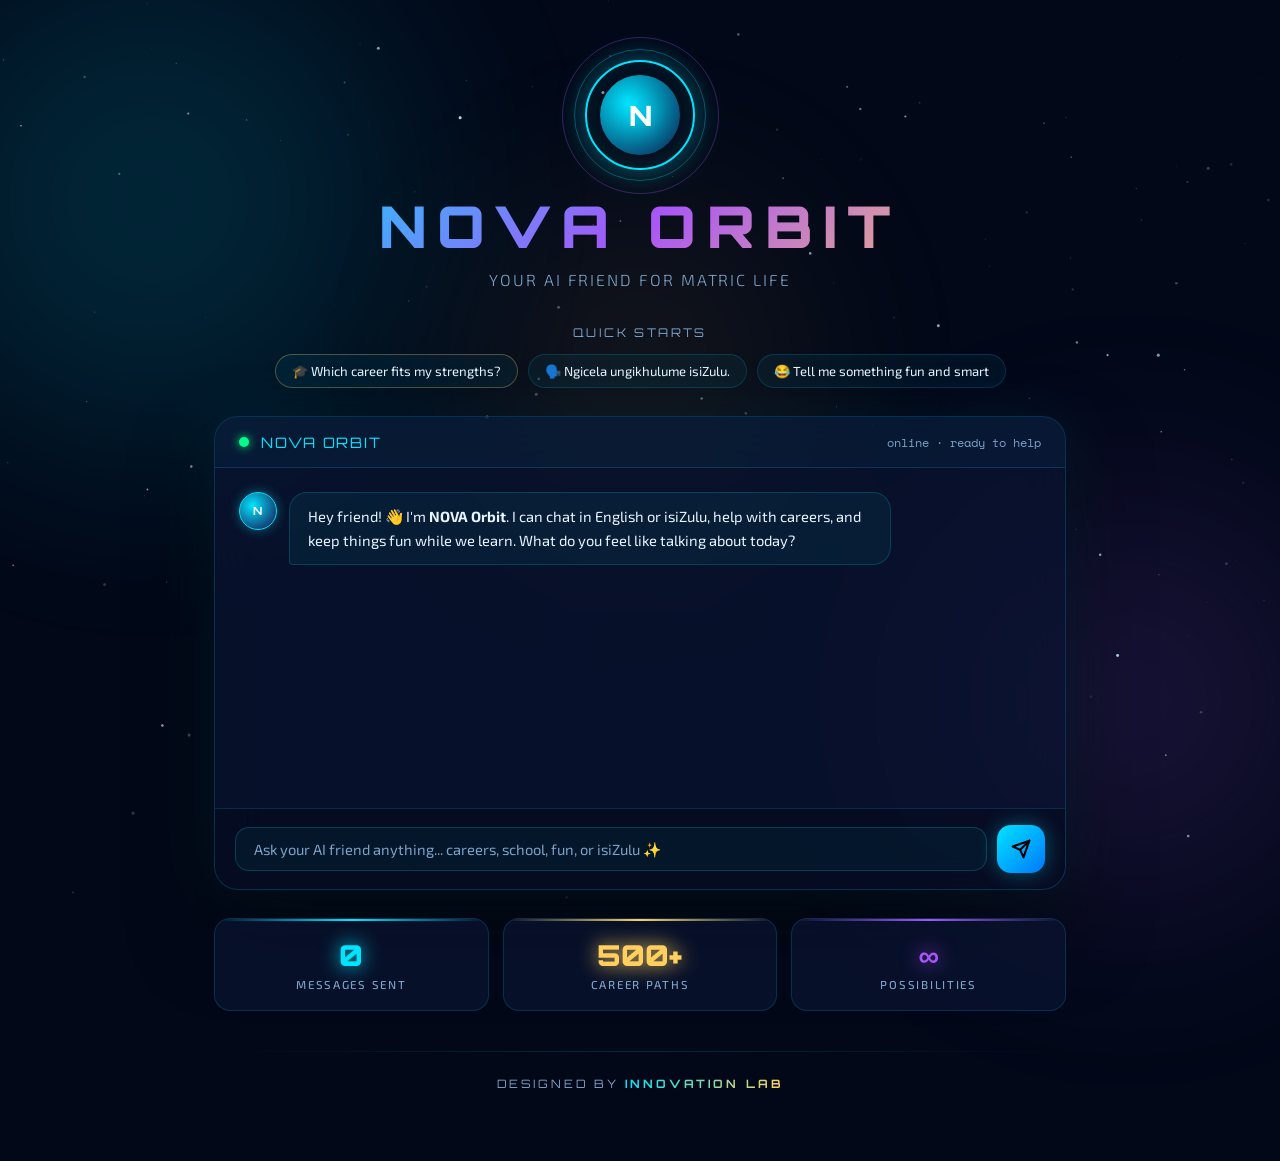
==== nova-ai-friend.html @ e4f7fb40 "project" ====
<!DOCTYPE html>
<html lang="en">
<head>
<meta charset="UTF-8" />
<meta name="viewport" content="width=device-width, initial-scale=1.0"/>
<title>NOVA Orbit – Your AI Matric Friend</title>
<link href="https://fonts.googleapis.com/css2?family=Orbitron:wght@400;600;700;900&family=Exo+2:wght@300;400;500;600&family=Space+Mono&display=swap" rel="stylesheet"/>
<link rel="stylesheet" href="styles.css" />
</head>
<body>

<!-- Nebula backgrounds -->
<div class="nebula nebula-1"></div>
<div class="nebula nebula-2"></div>
<div class="nebula nebula-3"></div>

<!-- Starfield canvas -->
<canvas id="stars-canvas"></canvas>

<div class="wrapper">

  <!-- ── HEADER ── -->
  <header>
    <div class="logo-ring">
      <div class="logo-inner">N</div>
    </div>
    <h1>NOVA ORBIT</h1>
    <p class="tagline">Your AI Friend for Matric Life</p>
  </header>

  <!-- ── PROMPT CHIPS ── -->
  <p class="chips-label">Quick starts</p>
  <div class="chips">
    <span class="chip career" onclick="sendChip(this.textContent)">🎓 Which career fits my strengths?</span>
    <span class="chip" onclick="sendChip(this.textContent)">🗣️ Ngicela ungikhulume isiZulu.</span>
    <span class="chip" onclick="sendChip(this.textContent)">😂 Tell me something fun and smart</span>
  </div>

  <!-- ── CHAT CARD ── -->
  <div class="chat-card">
    <!-- topbar -->
    <div class="chat-topbar">
      <div class="status-dot"></div>
      <span class="topbar-name">NOVA ORBIT</span>
      <span class="topbar-sub">online · ready to help</span>
    </div>

    <!-- messages -->
    <div id="chat-messages">
      <div class="msg">
        <div class="avatar avatar-nova">N</div>
        <div class="bubble bubble-nova">
          Hey friend! 👋 I'm <strong>NOVA Orbit</strong>. I can chat in English or isiZulu, help with careers, and keep things fun while we learn. What do you feel like talking about today?
        </div>
      </div>
    </div>

    <!-- input -->
    <div class="input-area">
      <textarea id="user-input" rows="1" placeholder="Ask your AI friend anything... careers, school, fun, or isiZulu ✨"
        onkeydown="if(event.key==='Enter'&&!event.shiftKey){event.preventDefault();sendMessage();}"></textarea>
      <button id="send-btn" onclick="sendMessage()" title="Send">
        <svg width="20" height="20" viewBox="0 0 24 24" fill="none" stroke="currentColor" stroke-width="2.5" stroke-linecap="round" stroke-linejoin="round">
          <line x1="22" y1="2" x2="11" y2="13"/><polygon points="22 2 15 22 11 13 2 9 22 2"/>
        </svg>
      </button>
    </div>
  </div>

  <!-- ── STATS ── -->
  <div class="stats-strip">
    <div class="stat-card" data-accent="cyan">
      <span class="stat-num" id="msg-count">0</span>
      <span class="stat-label">Messages Sent</span>
    </div>
    <div class="stat-card" data-accent="gold">
      <span class="stat-num">500+</span>
      <span class="stat-label">Career Paths</span>
    </div>
    <div class="stat-card" data-accent="violet">
      <span class="stat-num">∞</span>
      <span class="stat-label">Possibilities</span>
    </div>
  </div>

  <!-- ── FOOTER ── -->
  <footer>
    <div class="footer-line"></div>
    <p class="footer-brand">Designed by <strong>Innovation Lab</strong></p>
  </footer>

</div><!-- /wrapper -->

<script src="script.js"></script>
</body>
</html>
---- styles.css ----
:root {
  --bg: #020818;
  --surface: rgba(10,20,50,0.7);
  --glass: rgba(0,200,255,0.06);
  --border: rgba(0,200,255,0.18);
  --cyan: #00e5ff;
  --gold: #ffd060;
  --violet: #a855f7;
  --pink: #ff4da6;
  --text: #e8f4ff;
  --muted: #7ba3c8;
  --glow-cyan: 0 0 30px rgba(0,229,255,0.4);
  --glow-gold: 0 0 30px rgba(255,208,96,0.4);
}

* { margin:0; padding:0; box-sizing:border-box; }

body {
  background: var(--bg);
  color: var(--text);
  font-family: 'Exo 2', sans-serif;
  min-height: 100vh;
  overflow-x: hidden;
  position: relative;
}

/* ── Starfield ── */
#stars-canvas {
  position: fixed;
  inset: 0;
  z-index: 0;
  pointer-events: none;
}

/* ── Nebula blobs ── */
.nebula {
  position: fixed;
  border-radius: 50%;
  filter: blur(100px);
  opacity: 0.18;
  pointer-events: none;
  z-index: 0;
  animation: drift 18s ease-in-out infinite alternate;
}
.nebula-1 { width:600px;height:600px;background:radial-gradient(circle,#00e5ff,transparent);top:-100px;left:-150px; }
.nebula-2 { width:500px;height:500px;background:radial-gradient(circle,#a855f7,transparent);bottom:-50px;right:-100px;animation-delay:-9s; }
.nebula-3 { width:400px;height:400px;background:radial-gradient(circle,#ffd060,transparent);top:40%;left:50%;transform:translate(-50%,-50%);animation-delay:-4s;opacity:0.10; }

@keyframes drift {
  from { transform: translate(0,0) scale(1); }
  to   { transform: translate(40px,60px) scale(1.08); }
}

/* ── Layout ── */
.wrapper {
  position: relative;
  z-index: 1;
  max-width: 900px;
  margin: 0 auto;
  padding: 0 24px 60px;
}

/* ── Header ── */
header {
  text-align: center;
  padding: 60px 0 36px;
  animation: fadeDown 0.9s ease both;
}

.logo-ring {
  width: 110px; height: 110px;
  border-radius: 50%;
  border: 2px solid var(--cyan);
  display: flex; align-items: center; justify-content: center;
  margin: 0 auto 20px;
  position: relative;
  box-shadow: var(--glow-cyan), inset 0 0 30px rgba(0,229,255,0.12);
  animation: spin-slow 12s linear infinite;
}
.logo-ring::before, .logo-ring::after {
  content:'';
  position:absolute;
  border-radius:50%;
  border: 1px solid rgba(0,229,255,0.3);
}
.logo-ring::before { width:130px;height:130px; animation:spin-slow 8s linear infinite reverse; }
.logo-ring::after  { width:155px;height:155px; animation:spin-slow 14s linear infinite; border-color:rgba(168,85,247,0.3); }

@keyframes spin-slow { to { transform:rotate(360deg); } }

.logo-inner {
  width: 80px; height: 80px;
  border-radius: 50%;
  background: radial-gradient(circle at 35% 35%, #00e5ff, #0a1a4a);
  display: flex; align-items: center; justify-content: center;
  font-family: 'Orbitron', sans-serif;
  font-size: 28px; font-weight: 900;
  color: #fff;
  text-shadow: 0 0 20px var(--cyan);
  animation: spin-slow 12s linear infinite reverse;
}

h1 {
  font-family: 'Orbitron', sans-serif;
  font-size: clamp(2.2rem, 6vw, 3.6rem);
  font-weight: 900;
  letter-spacing: 0.18em;
  background: linear-gradient(135deg, #00e5ff 0%, #a855f7 50%, #ffd060 100%);
  -webkit-background-clip: text;
  -webkit-text-fill-color: transparent;
  background-clip: text;
  text-transform: uppercase;
}

.tagline {
  font-size: 1rem;
  color: var(--muted);
  letter-spacing: 0.12em;
  margin-top: 8px;
  font-weight: 300;
  text-transform: uppercase;
}

/* ── Suggestion chips ── */
.chips-label {
  font-size: 0.75rem;
  text-transform: uppercase;
  letter-spacing: 0.2em;
  color: var(--muted);
  text-align: center;
  margin-bottom: 14px;
  font-family: 'Orbitron', sans-serif;
}

.chips {
  display: flex;
  flex-wrap: wrap;
  gap: 10px;
  justify-content: center;
  margin-bottom: 28px;
  animation: fadeUp 1s ease 0.4s both;
}

.chip {
  padding: 8px 16px;
  border-radius: 999px;
  border: 1px solid var(--border);
  background: var(--glass);
  font-size: 0.82rem;
  cursor: pointer;
  color: var(--text);
  transition: all 0.25s;
  backdrop-filter: blur(10px);
  font-family: 'Exo 2', sans-serif;
  position: relative;
  overflow: hidden;
}
.chip::after {
  content:'';
  position:absolute;
  inset:0;
  background: linear-gradient(135deg, rgba(0,229,255,0.15), rgba(168,85,247,0.1));
  opacity:0;
  transition:opacity 0.25s;
}
.chip:hover { border-color:var(--cyan); color:var(--cyan); transform:translateY(-2px); box-shadow:var(--glow-cyan); }
.chip:hover::after { opacity:1; }
.chip.career { border-color:rgba(255,208,96,0.3); }
.chip.career:hover { border-color:var(--gold); color:var(--gold); box-shadow:var(--glow-gold); }

/* ── Chat window ── */
.chat-card {
  background: var(--surface);
  border: 1px solid var(--border);
  border-radius: 24px;
  backdrop-filter: blur(24px);
  overflow: hidden;
  box-shadow: 0 0 60px rgba(0,229,255,0.07), 0 40px 80px rgba(0,0,0,0.5);
  animation: fadeUp 1s ease 0.2s both;
}

.chat-topbar {
  display: flex;
  align-items: center;
  gap: 12px;
  padding: 16px 24px;
  border-bottom: 1px solid var(--border);
  background: rgba(0,229,255,0.04);
}
.status-dot {
  width: 10px; height: 10px;
  border-radius: 50%;
  background: #00ff88;
  box-shadow: 0 0 10px #00ff88;
  animation: pulse-dot 2s ease infinite;
}
@keyframes pulse-dot {
  0%,100% { opacity:1; transform:scale(1); }
  50% { opacity:0.6; transform:scale(1.3); }
}
.topbar-name {
  font-family: 'Orbitron', sans-serif;
  font-size: 0.9rem;
  letter-spacing:0.12em;
  color:var(--cyan);
}
.topbar-sub { font-size:0.72rem; color:var(--muted); margin-left:auto; font-family:'Space Mono',monospace; }

/* ── Messages ── */
#chat-messages {
  min-height: 340px;
  max-height: 420px;
  overflow-y: auto;
  padding: 24px;
  display: flex;
  flex-direction: column;
  gap: 18px;
  scroll-behavior: smooth;
}
#chat-messages::-webkit-scrollbar { width:4px; }
#chat-messages::-webkit-scrollbar-track { background:transparent; }
#chat-messages::-webkit-scrollbar-thumb { background:rgba(0,229,255,0.25); border-radius:4px; }

.msg {
  display: flex;
  gap: 12px;
  animation: msgIn 0.4s ease both;
}
@keyframes msgIn {
  from { opacity:0; transform:translateY(12px); }
  to   { opacity:1; transform:translateY(0); }
}

.msg.user { flex-direction: row-reverse; }

.avatar {
  width: 38px; height: 38px;
  border-radius: 50%;
  flex-shrink: 0;
  display: flex; align-items: center; justify-content: center;
  font-size: 0.85rem; font-weight: 700;
}
.avatar-nova {
  background: radial-gradient(circle at 35% 35%, #00e5ff, #1a0a4a);
  border: 1px solid var(--cyan);
  box-shadow: 0 0 12px rgba(0,229,255,0.4);
  font-family: 'Orbitron', sans-serif;
  color: #fff;
  font-size: 0.7rem;
  letter-spacing:0.05em;
}
.avatar-user {
  background: linear-gradient(135deg, #a855f7, #ff4da6);
  color: #fff;
  font-family: 'Orbitron', sans-serif;
  font-size:0.75rem;
}

.bubble {
  max-width: 75%;
  padding: 12px 18px;
  border-radius: 18px;
  font-size: 0.92rem;
  line-height: 1.6;
  position: relative;
}
.bubble-nova {
  background: rgba(0,229,255,0.06);
  border: 1px solid rgba(0,229,255,0.18);
  border-bottom-left-radius: 4px;
  color: var(--text);
}
.bubble-user {
  background: linear-gradient(135deg, rgba(168,85,247,0.25), rgba(255,77,166,0.15));
  border: 1px solid rgba(168,85,247,0.35);
  border-bottom-right-radius: 4px;
  color: #fff;
  text-align: right;
}
.illustration-card {
  margin-top: 10px;
  border-radius: 12px;
  overflow: hidden;
  border: 1px solid rgba(0,229,255,0.25);
  background: rgba(0,0,0,0.2);
}
.illustration-card img {
  width: 100%;
  height: auto;
  display: block;
}
.illustration-caption {
  padding: 8px 10px;
  font-size: 0.78rem;
  color: var(--muted);
  border-top: 1px solid rgba(0,229,255,0.15);
}

.typing-dots {
  display: flex; gap: 5px; align-items: center; padding: 4px 0;
}
.typing-dots span {
  width: 7px; height: 7px;
  border-radius: 50%;
  background: var(--cyan);
  animation: bounce 1.2s ease infinite;
}
.typing-dots span:nth-child(2) { animation-delay:0.2s; }
.typing-dots span:nth-child(3) { animation-delay:0.4s; }
@keyframes bounce {
  0%,80%,100% { transform:scale(0.7); opacity:0.5; }
  40% { transform:scale(1.2); opacity:1; }
}

/* ── Input bar ── */
.input-area {
  padding: 16px 20px;
  border-top: 1px solid var(--border);
  display: flex;
  gap: 10px;
  align-items: center;
  background: rgba(0,0,10,0.3);
}

#user-input {
  flex: 1;
  background: rgba(0,229,255,0.05);
  border: 1px solid rgba(0,229,255,0.2);
  border-radius: 14px;
  padding: 12px 18px;
  color: var(--text);
  font-family: 'Exo 2', sans-serif;
  font-size: 0.92rem;
  outline: none;
  transition: border-color 0.25s, box-shadow 0.25s;
  resize: none;
}
#user-input:focus {
  border-color: var(--cyan);
  box-shadow: 0 0 0 3px rgba(0,229,255,0.1);
}
#user-input::placeholder { color: var(--muted); }

#send-btn {
  width: 48px; height: 48px;
  border-radius: 14px;
  border: none;
  background: linear-gradient(135deg, var(--cyan), #0077ff);
  color: #000;
  font-size: 1.2rem;
  cursor: pointer;
  display: flex; align-items: center; justify-content: center;
  transition: all 0.2s;
  box-shadow: 0 0 20px rgba(0,229,255,0.35);
  flex-shrink: 0;
}
#send-btn:hover { transform:scale(1.08); box-shadow:0 0 30px rgba(0,229,255,0.6); }
#send-btn:active { transform:scale(0.96); }
#send-btn:disabled { opacity:0.4; cursor:not-allowed; transform:none; }

/* ── Stats strip ── */
.stats-strip {
  display: grid;
  grid-template-columns: repeat(3, 1fr);
  gap: 14px;
  margin-top: 28px;
  animation: fadeUp 1s ease 0.6s both;
}
.stat-card {
  background: var(--surface);
  border: 1px solid var(--border);
  border-radius: 16px;
  padding: 18px;
  text-align: center;
  backdrop-filter: blur(16px);
  transition: transform 0.25s, box-shadow 0.25s;
  position: relative;
  overflow: hidden;
}
.stat-card::before {
  content:'';
  position:absolute;
  top:0;left:0;right:0;
  height: 2px;
  background: linear-gradient(90deg, transparent, var(--accent), transparent);
}
.stat-card:hover { transform:translateY(-4px); }
.stat-card[data-accent="cyan"] { --accent:var(--cyan); }
.stat-card[data-accent="gold"] { --accent:var(--gold); }
.stat-card[data-accent="violet"]{ --accent:var(--violet); }
.stat-card:hover { box-shadow:0 8px 40px rgba(0,229,255,0.1); }

.stat-num {
  font-family: 'Orbitron', sans-serif;
  font-size: 1.8rem;
  font-weight: 900;
  color: var(--accent);
  text-shadow: 0 0 20px var(--accent);
  display: block;
}
.stat-label {
  font-size: 0.72rem;
  text-transform: uppercase;
  letter-spacing: 0.15em;
  color: var(--muted);
  margin-top: 4px;
  font-weight: 500;
}

/* ── Footer ── */
footer {
  text-align: center;
  padding: 40px 0 10px;
  animation: fadeUp 1s ease 0.8s both;
}
.footer-line {
  height: 1px;
  background: linear-gradient(90deg, transparent, var(--border), transparent);
  margin-bottom: 24px;
}
.footer-brand {
  font-family: 'Orbitron', sans-serif;
  font-size: 0.72rem;
  letter-spacing: 0.25em;
  color: var(--muted);
  text-transform: uppercase;
}
.footer-brand strong {
  background: linear-gradient(90deg, var(--cyan), var(--gold));
  -webkit-background-clip: text;
  -webkit-text-fill-color: transparent;
  background-clip: text;
  font-weight: 700;
}

/* ── Keyframes ── */
@keyframes fadeDown {
  from { opacity:0; transform:translateY(-24px); }
  to   { opacity:1; transform:translateY(0); }
}
@keyframes fadeUp {
  from { opacity:0; transform:translateY(24px); }
  to   { opacity:1; transform:translateY(0); }
}

/* Mobile */
@media(max-width:600px){
  .stats-strip { grid-template-columns: 1fr 1fr; }
  .stats-strip .stat-card:last-child { grid-column:span 2; }
  .chips { gap:8px; }
  .bubble { max-width:88%; }
}

/* Glow pulse on card */
.chat-card {
  animation: fadeUp 1s ease 0.2s both, card-glow 6s ease-in-out infinite;
}
@keyframes card-glow {
  0%,100% { box-shadow: 0 0 60px rgba(0,229,255,0.07), 0 40px 80px rgba(0,0,0,0.5); }
  50%      { box-shadow: 0 0 80px rgba(0,229,255,0.14), 0 40px 80px rgba(0,0,0,0.5); }
}
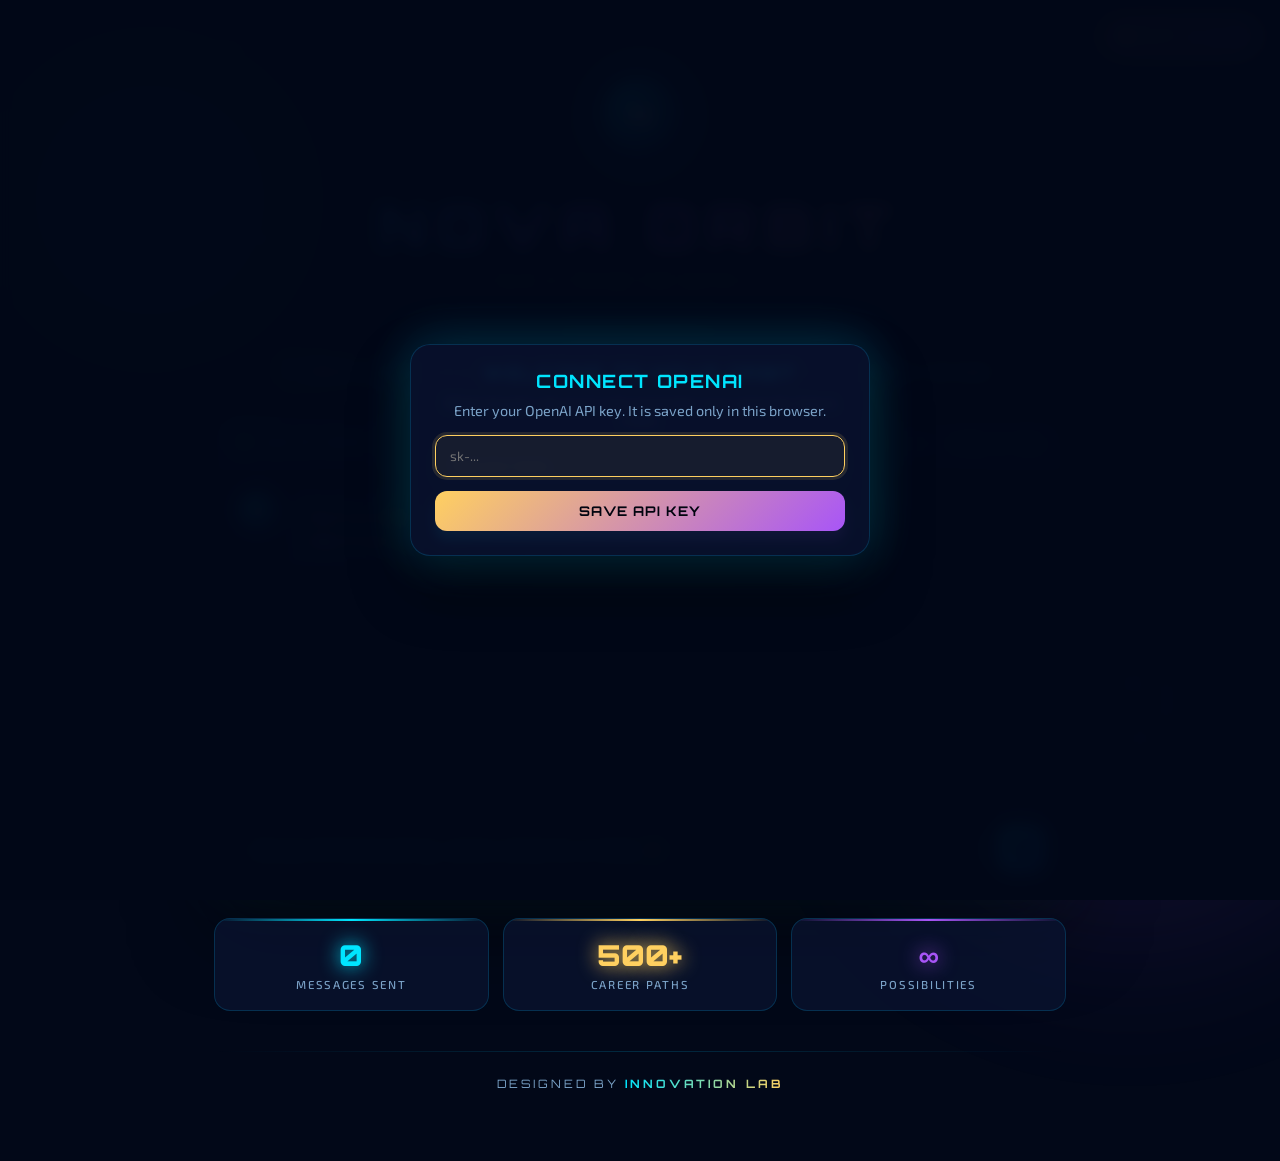
==== commit 1f569e7a: "new" ====
--- a/nova-ai-friend.html
+++ b/nova-ai-friend.html
@@ -18,6 +18,7 @@
 <canvas id="stars-canvas"></canvas>
 
 <div class="wrapper">
+  <a class="play-game-btn" href="iq-quiz-game.html" aria-label="Play IQ Quiz Game">🧠 Play IQ Quiz</a>
 
   <!-- ── HEADER ── -->
   <header>
@@ -91,6 +92,26 @@
 
 </div><!-- /wrapper -->
 
+<!-- Name Modal -->
+<div id="name-modal" class="name-modal hidden" role="dialog" aria-modal="true" aria-labelledby="name-modal-title">
+  <div class="name-modal-card">
+    <h2 id="name-modal-title">Welcome to NOVA Orbit</h2>
+    <p>What should I call you? I will remember your name for future chats.</p>
+    <input id="name-input" type="text" maxlength="40" placeholder="Type your name..." />
+    <button id="save-name-btn" type="button">Start Chatting</button>
+  </div>
+</div>
+
+<!-- API Key Modal -->
+<div id="api-key-modal" class="name-modal hidden" role="dialog" aria-modal="true" aria-labelledby="api-key-modal-title">
+  <div class="name-modal-card">
+    <h2 id="api-key-modal-title">Connect OpenAI</h2>
+    <p>Enter your OpenAI API key. It is saved only in this browser.</p>
+    <input id="api-key-input" type="password" autocomplete="off" placeholder="sk-..." />
+    <button id="save-api-key-btn" type="button">Save API Key</button>
+  </div>
+</div>
+
 <script src="script.js"></script>
 </body>
 </html>
--- a/styles.css
+++ b/styles.css
@@ -60,6 +60,34 @@
   padding: 0 24px 60px;
 }
 
+.play-game-btn {
+  position: fixed;
+  top: 18px;
+  right: 20px;
+  z-index: 8;
+  display: inline-flex;
+  align-items: center;
+  gap: 8px;
+  padding: 10px 16px;
+  border-radius: 999px;
+  border: 1px solid rgba(255, 208, 96, 0.55);
+  background: linear-gradient(135deg, rgba(255, 208, 96, 0.24), rgba(168, 85, 247, 0.28));
+  color: #fff4cc;
+  text-decoration: none;
+  font-family: 'Orbitron', sans-serif;
+  font-size: 0.76rem;
+  letter-spacing: 0.08em;
+  text-transform: uppercase;
+  box-shadow: 0 0 26px rgba(255, 208, 96, 0.35), 0 0 24px rgba(168, 85, 247, 0.26);
+  backdrop-filter: blur(8px);
+  transition: transform 0.2s, box-shadow 0.2s, border-color 0.2s;
+}
+.play-game-btn:hover {
+  transform: translateY(-2px) scale(1.03);
+  border-color: var(--gold);
+  box-shadow: 0 0 32px rgba(255, 208, 96, 0.52), 0 0 28px rgba(168, 85, 247, 0.38);
+}
+
 /* ── Header ── */
 header {
   text-align: center;
@@ -433,6 +461,107 @@
   font-weight: 700;
 }
 
+/* ── Name modal ── */
+.name-modal {
+  position: fixed;
+  inset: 0;
+  z-index: 50;
+  background: rgba(2, 8, 24, 0.82);
+  backdrop-filter: blur(6px);
+  display: flex;
+  align-items: center;
+  justify-content: center;
+  padding: 20px;
+}
+.name-modal.hidden {
+  display: none;
+}
+.name-modal-card {
+  width: 100%;
+  max-width: 460px;
+  background: var(--surface);
+  border: 1px solid var(--border);
+  border-radius: 20px;
+  padding: 24px;
+  box-shadow: 0 0 50px rgba(0, 229, 255, 0.2), 0 30px 60px rgba(0, 0, 0, 0.45);
+  text-align: center;
+}
+.name-modal-card h2 {
+  font-family: 'Orbitron', sans-serif;
+  font-size: 1.15rem;
+  letter-spacing: 0.08em;
+  color: var(--cyan);
+  margin-bottom: 10px;
+  text-transform: uppercase;
+}
+.name-modal-card p {
+  color: var(--muted);
+  font-size: 0.9rem;
+  margin-bottom: 16px;
+}
+#name-input {
+  width: 100%;
+  border-radius: 12px;
+  border: 1px solid rgba(0, 229, 255, 0.22);
+  background: rgba(0, 229, 255, 0.05);
+  color: var(--text);
+  padding: 12px 14px;
+  font-family: 'Exo 2', sans-serif;
+  outline: none;
+}
+#name-input:focus {
+  border-color: var(--cyan);
+  box-shadow: 0 0 0 3px rgba(0, 229, 255, 0.12);
+}
+#save-name-btn {
+  margin-top: 14px;
+  width: 100%;
+  border: none;
+  border-radius: 12px;
+  padding: 12px 16px;
+  font-family: 'Orbitron', sans-serif;
+  letter-spacing: 0.08em;
+  text-transform: uppercase;
+  background: linear-gradient(135deg, var(--cyan), var(--violet));
+  color: #01040f;
+  font-weight: 700;
+  cursor: pointer;
+}
+#save-name-btn:hover {
+  box-shadow: 0 0 22px rgba(0, 229, 255, 0.35);
+}
+#save-api-key-btn {
+  margin-top: 14px;
+  width: 100%;
+  border: none;
+  border-radius: 12px;
+  padding: 12px 16px;
+  font-family: 'Orbitron', sans-serif;
+  letter-spacing: 0.08em;
+  text-transform: uppercase;
+  background: linear-gradient(135deg, var(--gold), var(--violet));
+  color: #01040f;
+  font-weight: 700;
+  cursor: pointer;
+}
+#save-api-key-btn:hover {
+  box-shadow: 0 0 22px rgba(255, 208, 96, 0.35);
+}
+#api-key-input {
+  width: 100%;
+  border-radius: 12px;
+  border: 1px solid rgba(255, 208, 96, 0.25);
+  background: rgba(255, 208, 96, 0.06);
+  color: var(--text);
+  padding: 12px 14px;
+  font-family: 'Exo 2', sans-serif;
+  outline: none;
+}
+#api-key-input:focus {
+  border-color: var(--gold);
+  box-shadow: 0 0 0 3px rgba(255, 208, 96, 0.12);
+}
+
 /* ── Keyframes ── */
 @keyframes fadeDown {
   from { opacity:0; transform:translateY(-24px); }
@@ -445,6 +574,7 @@
 
 /* Mobile */
 @media(max-width:600px){
+  .play-game-btn { top: 12px; right: 12px; font-size: 0.66rem; padding: 8px 12px; }
   .stats-strip { grid-template-columns: 1fr 1fr; }
   .stats-strip .stat-card:last-child { grid-column:span 2; }
   .chips { gap:8px; }
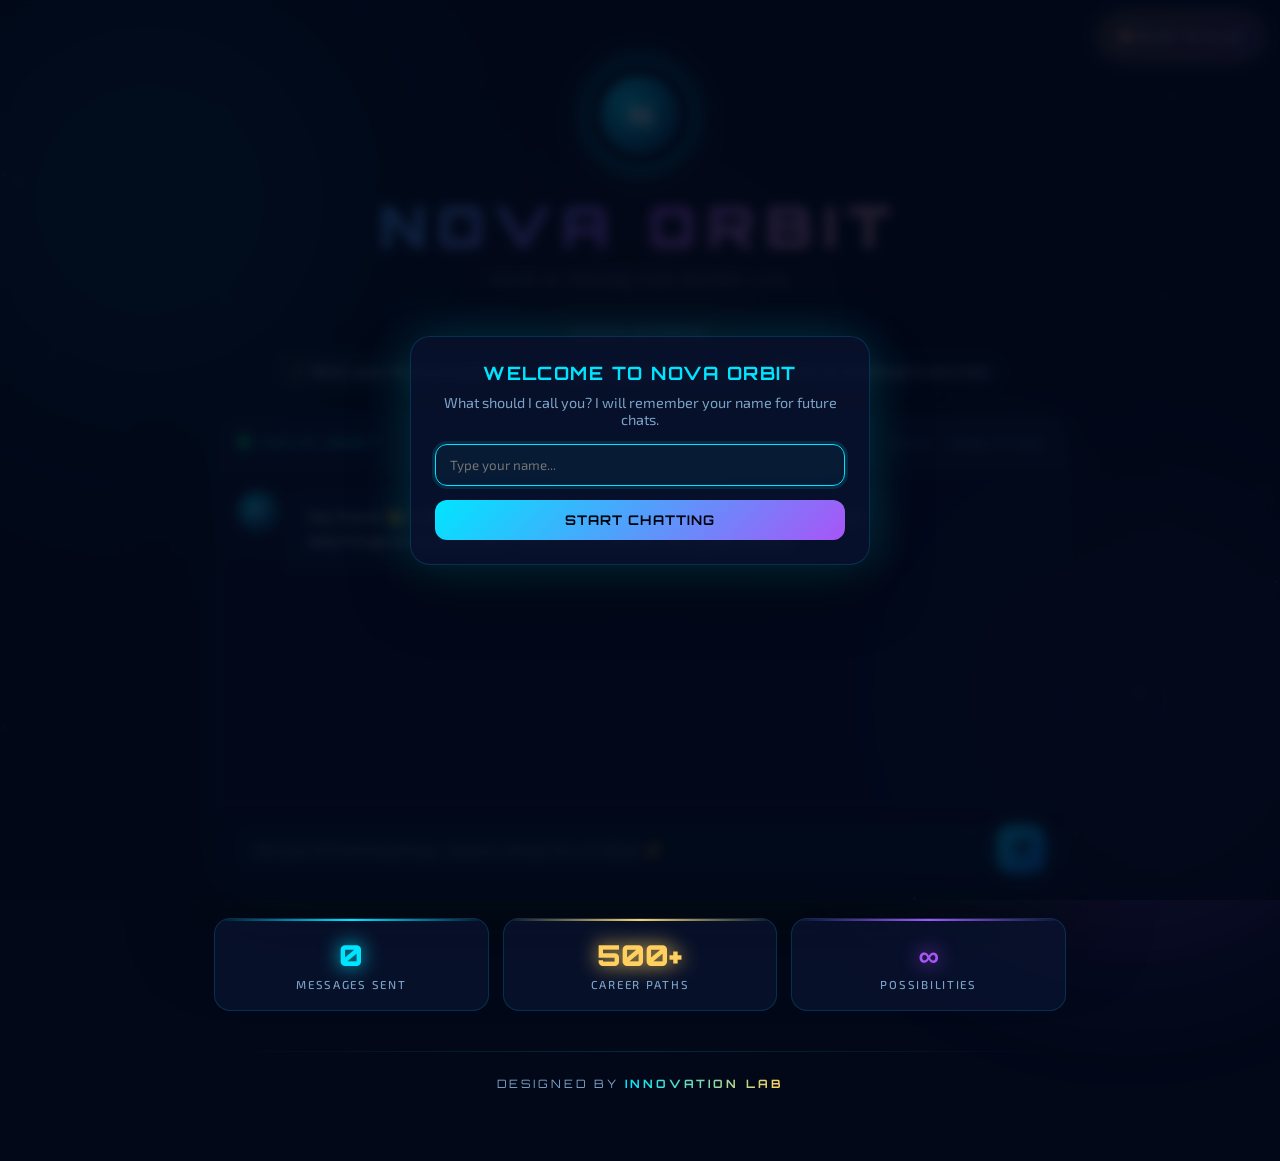
==== commit 6a6d1967: "all" ====
--- a/nova-ai-friend.html
+++ b/nova-ai-friend.html
@@ -102,16 +102,6 @@
   </div>
 </div>
 
-<!-- API Key Modal -->
-<div id="api-key-modal" class="name-modal hidden" role="dialog" aria-modal="true" aria-labelledby="api-key-modal-title">
-  <div class="name-modal-card">
-    <h2 id="api-key-modal-title">Connect OpenAI</h2>
-    <p>Enter your OpenAI API key. It is saved only in this browser.</p>
-    <input id="api-key-input" type="password" autocomplete="off" placeholder="sk-..." />
-    <button id="save-api-key-btn" type="button">Save API Key</button>
-  </div>
-</div>
-
 <script src="script.js"></script>
 </body>
 </html>
--- a/styles.css
+++ b/styles.css
@@ -530,38 +530,6 @@
 #save-name-btn:hover {
   box-shadow: 0 0 22px rgba(0, 229, 255, 0.35);
 }
-#save-api-key-btn {
-  margin-top: 14px;
-  width: 100%;
-  border: none;
-  border-radius: 12px;
-  padding: 12px 16px;
-  font-family: 'Orbitron', sans-serif;
-  letter-spacing: 0.08em;
-  text-transform: uppercase;
-  background: linear-gradient(135deg, var(--gold), var(--violet));
-  color: #01040f;
-  font-weight: 700;
-  cursor: pointer;
-}
-#save-api-key-btn:hover {
-  box-shadow: 0 0 22px rgba(255, 208, 96, 0.35);
-}
-#api-key-input {
-  width: 100%;
-  border-radius: 12px;
-  border: 1px solid rgba(255, 208, 96, 0.25);
-  background: rgba(255, 208, 96, 0.06);
-  color: var(--text);
-  padding: 12px 14px;
-  font-family: 'Exo 2', sans-serif;
-  outline: none;
-}
-#api-key-input:focus {
-  border-color: var(--gold);
-  box-shadow: 0 0 0 3px rgba(255, 208, 96, 0.12);
-}
-
 /* ── Keyframes ── */
 @keyframes fadeDown {
   from { opacity:0; transform:translateY(-24px); }
